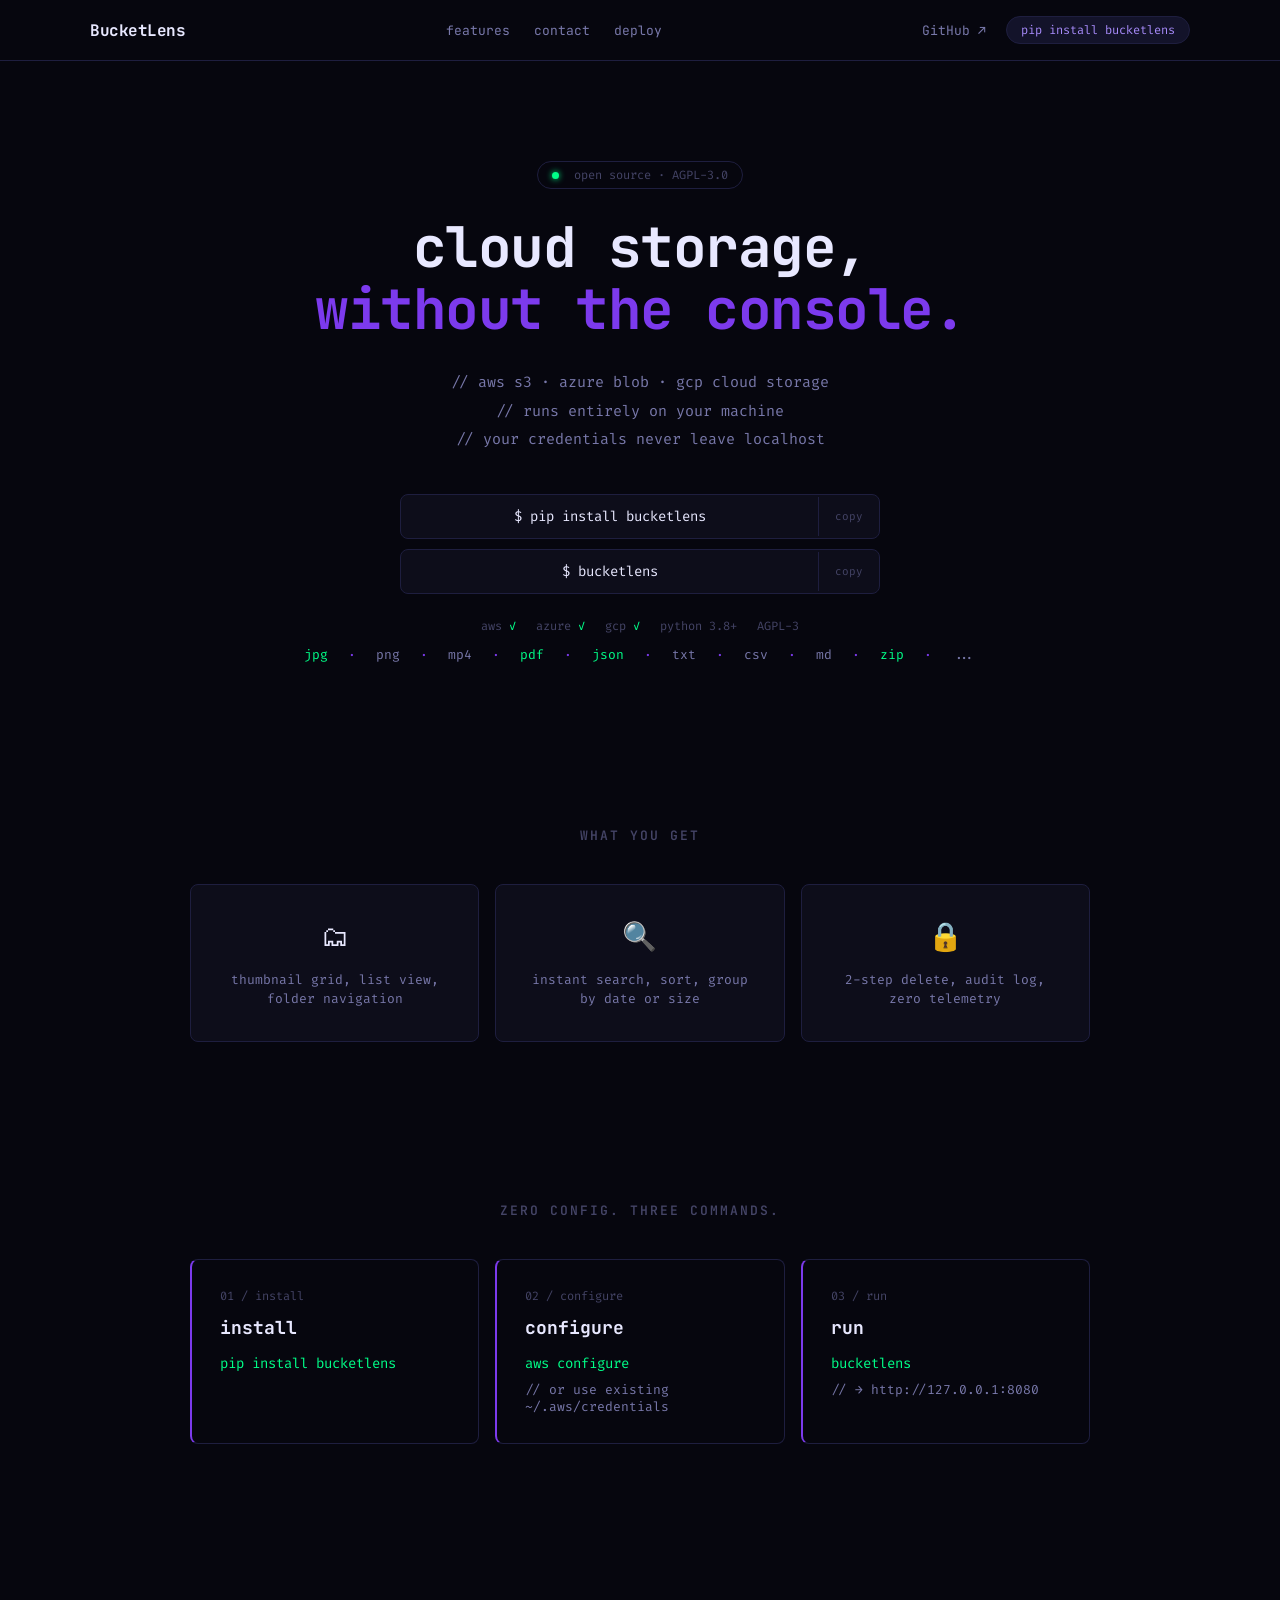
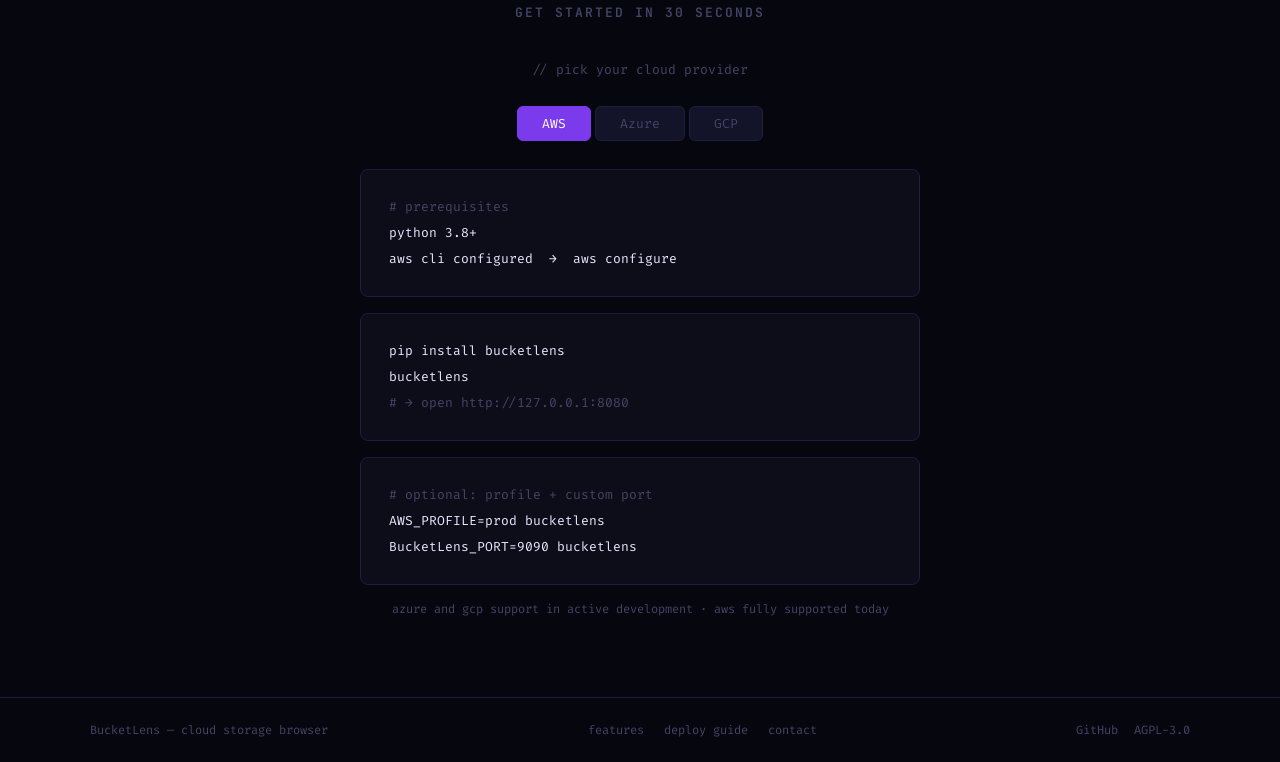
==== website/index.html @ cc4b67ee "bucket lens commit" ====
<!DOCTYPE html>
<html lang="en">
<head>
<meta charset="UTF-8">
<meta name="viewport" content="width=device-width, initial-scale=1.0">
<title>BucketLens — cloud storage browser for developers</title>
<meta name="description" content="Browse AWS S3, Azure Blob, and GCP Cloud Storage like a file explorer. Images, video, documents, code — streamed locally. No Docker. pip install and go.">
<link rel="preconnect" href="https://fonts.googleapis.com">
<link href="https://fonts.googleapis.com/css2?family=JetBrains+Mono:wght@400;600;700&family=Fira+Code:wght@400;500&display=swap" rel="stylesheet">
<style>
  :root {
    --bg-primary: #06060e;
    --bg-secondary: #0d0d1a;
    --bg-tertiary: #13132a;
    --border: #1e1e3f;
    --border-accent: #7c3aed;
    --accent: #7c3aed;
    --accent-light: #a78bfa;
    --green: #00ff88;
    --text-primary: #e8e8ff;
    --text-secondary: #7878aa;
    --text-muted: #444466;
    --mono: 'JetBrains Mono', monospace;
    --code: 'Fira Code', monospace;
    --radius: 8px;
    --warning: #f59e0b;
  }

  * { margin: 0; padding: 0; box-sizing: border-box; }
  html { scroll-behavior: smooth; }

  body {
    font-family: var(--mono);
    background: var(--bg-primary);
    color: var(--text-primary);
    min-height: 100vh;
    -webkit-font-smoothing: antialiased;
  }

  /* ── Nav ── */
  nav {
    position: sticky; top: 0; z-index: 100;
    padding: 0 24px;
    background: var(--bg-primary);
    border-bottom: 1px solid var(--border);
  }

  .nav-inner {
    max-width: 1100px; margin: 0 auto;
    display: flex; align-items: center; justify-content: space-between;
    padding: 16px 0;
  }

  .nav-logo {
    font-family: var(--mono);
    font-weight: 700; font-size: 16px;
    color: var(--text-primary);
    text-decoration: none;
    letter-spacing: -0.5px;
  }

  .nav-links {
    display: flex; align-items: center; gap: 24px;
  }

  .nav-link {
    font-family: var(--mono); font-size: 13px;
    color: var(--text-secondary); text-decoration: none;
    transition: color 0.15s;
  }
  .nav-link:hover { color: var(--text-primary); }

  .nav-right {
    display: flex; align-items: center; gap: 20px;
  }

  .nav-github {
    font-family: var(--mono); font-size: 13px;
    color: var(--text-secondary); text-decoration: none;
    transition: color 0.15s;
  }
  .nav-github:hover { color: var(--text-primary); }

  .pip-pill {
    font-family: var(--code); font-size: 12px;
    background: var(--bg-tertiary);
    border: 1px solid var(--border);
    border-radius: 20px;
    padding: 5px 14px;
    color: var(--accent-light);
    cursor: pointer;
    transition: all 0.15s;
    white-space: nowrap;
  }
  .pip-pill:hover { border-color: var(--border-accent); color: var(--text-primary); }

  /* ── Hero ── */
  .hero {
    padding: 100px 24px 80px;
    max-width: 1100px; margin: 0 auto;
    text-align: center;
  }

  .badge {
    display: block; width: fit-content;
    font-family: var(--code); font-size: 12px;
    color: var(--text-muted);
    border: 1px solid var(--border);
    border-radius: 20px;
    padding: 5px 14px;
    margin: 0 auto 28px;
  }
  .badge-dot {
    display: inline-block; vertical-align: middle;
    width: 7px; height: 7px; border-radius: 50%;
    background: var(--green);
    box-shadow: 0 0 6px var(--green);
    margin-right: 8px;
  }

  h1 {
    font-family: var(--mono);
    font-size: 56px; font-weight: 700; line-height: 1.1;
    letter-spacing: -1.5px;
    margin-bottom: 28px;
  }
  h1 .hl-accent { color: var(--accent); }

  .hero-sub {
    font-family: var(--code); font-size: 15px;
    color: var(--text-secondary); line-height: 1.9;
    margin-bottom: 40px;
  }
  .hero-sub span { display: block; }

  .cmd-blocks {
    display: flex; flex-direction: column; gap: 10px;
    max-width: 480px; margin: 0 auto 24px;
  }

  .cmd-row {
    display: flex; align-items: center; gap: 0;
    background: var(--bg-secondary);
    border: 1px solid var(--border);
    border-radius: var(--radius);
    overflow: hidden;
  }

  .cmd-text {
    font-family: var(--code); font-size: 14px;
    color: var(--text-primary);
    padding: 12px 16px;
    flex: 1; cursor: text; user-select: all;
  }

  .copy-btn {
    font-family: var(--code); font-size: 11px;
    padding: 12px 16px;
    background: none;
    border: none; border-left: 1px solid var(--border);
    color: var(--text-muted); cursor: pointer;
    transition: all 0.15s; white-space: nowrap;
  }
  .copy-btn:hover { color: var(--text-primary); background: var(--bg-tertiary); }
  .copy-btn.copied { color: var(--green); }

  .provider-row {
    font-family: var(--code); font-size: 12px;
    color: var(--text-muted);
    display: flex; align-items: center; gap: 20px;
    flex-wrap: wrap; justify-content: center;
  }
  .provider-row .ok { color: var(--green); }

  /* ── Section base ── */
  section { padding: 80px 0; }
  .section-inner { max-width: 1100px; margin: 0 auto; padding: 0 24px; }
  .section-title {
    font-family: var(--mono); font-size: 13px; font-weight: 600;
    color: var(--text-muted); text-transform: uppercase;
    letter-spacing: 2px; margin-bottom: 40px;
    text-align: center;
  }

  /* ── What you get ── */
  .feature-cards {
    display: grid; grid-template-columns: repeat(3, 1fr); gap: 16px;
    max-width: 900px; margin: 0 auto;
  }

  .feature-card {
    background: var(--bg-secondary);
    border: 1px solid var(--border);
    border-radius: var(--radius);
    padding: 32px 24px;
    text-align: center;
  }

  .feature-card-icon {
    font-size: 28px; margin-bottom: 16px; display: block;
  }

  .feature-card-text {
    font-family: var(--code); font-size: 13px;
    color: var(--text-secondary); line-height: 1.5;
  }

  /* ── Steps ── */
  .steps {
    display: grid; grid-template-columns: repeat(3, 1fr); gap: 16px;
    max-width: 900px; margin: 0 auto;
  }

  .step-card {
    background: var(--bg-primary);
    border: 1px solid var(--border);
    border-left: 2px solid var(--accent);
    border-radius: var(--radius);
    padding: 28px;
  }

  .step-num {
    font-family: var(--code); font-size: 12px;
    color: var(--text-muted); margin-bottom: 12px;
  }

  .step-label {
    font-family: var(--mono); font-size: 18px; font-weight: 700;
    color: var(--text-primary); margin-bottom: 14px;
  }

  .step-cmd {
    font-family: var(--code); font-size: 14px;
    color: var(--green); display: block;
    line-height: 1.6;
  }

  .step-note {
    font-family: var(--code); font-size: 13px;
    color: var(--text-secondary); margin-top: 6px; display: block;
  }

  /* ── Install / Provider tabs ── */
  .install-subtitle {
    font-family: var(--code); font-size: 13px;
    color: var(--text-muted);
    text-align: center;
    margin-bottom: 28px;
  }

  .tab-bar {
    display: flex; justify-content: center; gap: 4px;
    margin-bottom: 28px;
  }

  .provider-tab {
    font-family: var(--code); font-size: 13px;
    padding: 8px 24px;
    background: var(--bg-tertiary);
    border: 1px solid var(--border);
    border-radius: 6px;
    color: var(--text-muted);
    cursor: pointer;
    transition: all 0.15s;
  }
  .provider-tab:hover { color: var(--text-primary); }
  .provider-tab.active {
    background: var(--accent);
    border-color: var(--accent);
    color: #fff;
  }

  .tab-content { display: none; }

  .install-block {
    background: var(--bg-secondary);
    border: 1px solid var(--border);
    border-radius: var(--radius);
    padding: 24px 28px;
    font-family: var(--code); font-size: 13px;
    color: var(--text-primary); line-height: 2;
    max-width: 560px; margin: 0 auto 16px;
    white-space: pre; overflow-x: auto;
    cursor: text; user-select: all;
  }

  .install-block .comment { color: var(--text-muted); }
  .install-block .cmd { color: var(--text-primary); }
  .install-block .ph { color: var(--warning); font-weight: 500; }

  .tab-note {
    font-family: var(--code); font-size: 12px;
    color: var(--text-muted);
    text-align: center;
    margin-top: 8px;
  }

  /* ── Footer ── */
  footer {
    padding: 0 24px;
    border-top: 1px solid var(--border);
    font-family: var(--code); font-size: 12px;
    color: var(--text-muted);
  }

  .footer-inner {
    max-width: 1100px; margin: 0 auto;
    display: flex; align-items: center; justify-content: space-between;
    padding: 24px 0;
    flex-wrap: wrap; gap: 12px;
  }

  footer a {
    color: var(--text-muted); text-decoration: none;
    transition: color 0.15s;
  }
  footer a:hover { color: var(--text-primary); }

  .footer-links {
    display: flex; align-items: center; gap: 20px;
  }

  .footer-right {
    display: flex; align-items: center; gap: 16px;
  }

  /* ── Responsive ── */
  @media (max-width: 768px) {
    nav { padding: 0 20px; }
    .nav-inner { padding: 14px 0; }
    .pip-pill { display: none; }
    .nav-links { gap: 16px; }
    .hero { padding: 60px 20px 60px; }
    h1 { font-size: 36px; letter-spacing: -1px; }
    .hero-sub { font-size: 13px; }
    section { padding: 60px 0; }
    .section-inner { padding: 0 20px; }
    .feature-cards { grid-template-columns: 1fr; }
    .steps { grid-template-columns: 1fr; }
    footer { padding: 0 20px; }
    .footer-inner { flex-direction: column; align-items: flex-start; gap: 16px; }
  }
</style>
</head>
<body>

<!-- Nav -->
<nav>
  <div class="nav-inner">
    <a href="#" class="nav-logo">BucketLens</a>
    <div class="nav-links">
      <a href="/features.html" class="nav-link">features</a>
      <a href="/contact.html" class="nav-link">contact</a>
      <a href="/deploy.html" class="nav-link">deploy</a>
    </div>
    <div class="nav-right">
      <a href="https://github.com/vishukamble/bucketlens" class="nav-github" target="_blank" rel="noopener">GitHub ↗</a>
      <span class="pip-pill" onclick="copyText('pip install bucketlens', this)">pip install bucketlens</span>
    </div>
  </div>
</nav>

<!-- Hero -->
<div class="hero">
  <div class="badge">
    <span class="badge-dot"></span>
    open source · AGPL-3.0
  </div>

  <h1>
    cloud storage,<br>
    <span class="hl-accent">without the console.</span>
  </h1>

  <div class="hero-sub">
    <span>// aws s3 · azure blob · gcp cloud storage</span>
    <span>// runs entirely on your machine</span>
    <span>// your credentials never leave localhost</span>
  </div>

  <div class="cmd-blocks">
    <div class="cmd-row">
      <span class="cmd-text">$ pip install bucketlens</span>
      <button class="copy-btn" onclick="copyText('pip install bucketlens', this)">copy</button>
    </div>
    <div class="cmd-row">
      <span class="cmd-text">$ bucketlens</span>
      <button class="copy-btn" onclick="copyText('bucketlens', this)">copy</button>
    </div>
  </div>

  <div class="provider-row">
    <span>aws <span class="ok">✓</span></span>
    <span>azure <span class="ok">✓</span></span>
    <span>gcp <span class="ok">✓</span></span>
    <span>python 3.8+</span>
    <span>AGPL-3</span>
  </div>
  <div class="provider-row" style="margin-top:12px;margin-bottom:4px;font-size:13px;color:var(--text-secondary)">
    <span style="color:var(--green)">jpg</span><span style="color:var(--accent)"> · </span>png<span style="color:var(--accent)"> · </span>mp4<span style="color:var(--accent)"> · </span><span style="color:var(--green)">pdf</span><span style="color:var(--accent)"> · </span><span style="color:var(--green)">json</span><span style="color:var(--accent)"> · </span>txt<span style="color:var(--accent)"> · </span>csv<span style="color:var(--accent)"> · </span>md<span style="color:var(--accent)"> · </span><span style="color:var(--green)">zip</span><span style="color:var(--accent)"> · </span>...
  </div>
</div>

<!-- What you get -->
<section>
  <div class="section-inner">
    <div class="section-title">what you get</div>
    <div class="feature-cards">
      <div class="feature-card">
        <span class="feature-card-icon">🗂</span>
        <div class="feature-card-text">thumbnail grid, list view, folder navigation</div>
      </div>
      <div class="feature-card">
        <span class="feature-card-icon">🔍</span>
        <div class="feature-card-text">instant search, sort, group by date or size</div>
      </div>
      <div class="feature-card">
        <span class="feature-card-icon">🔒</span>
        <div class="feature-card-text">2-step delete, audit log, zero telemetry</div>
      </div>
    </div>
  </div>
</section>

<!-- How it works -->
<section id="how">
  <div class="section-inner">
    <div class="section-title">zero config. three commands.</div>
    <div class="steps">
      <div class="step-card">
        <div class="step-num">01 / install</div>
        <div class="step-label">install</div>
        <code class="step-cmd">pip install bucketlens</code>
      </div>
      <div class="step-card">
        <div class="step-num">02 / configure</div>
        <div class="step-label">configure</div>
        <code class="step-cmd">aws configure</code>
        <span class="step-note">// or use existing ~/.aws/credentials</span>
      </div>
      <div class="step-card">
        <div class="step-num">03 / run</div>
        <div class="step-label">run</div>
        <code class="step-cmd">bucketlens</code>
        <span class="step-note">// → http://127.0.0.1:8080</span>
      </div>
    </div>
  </div>
</section>

<!-- Install -->
<section id="install">
  <div class="section-inner">
    <div class="section-title">get started in 30 seconds</div>
    <div class="install-subtitle">// pick your cloud provider</div>

    <div class="tab-bar">
      <button class="provider-tab" data-provider="aws" onclick="switchTab('aws')">AWS</button>
      <button class="provider-tab" data-provider="azure" onclick="switchTab('azure')">Azure</button>
      <button class="provider-tab" data-provider="gcp" onclick="switchTab('gcp')">GCP</button>
    </div>

    <!-- AWS -->
    <div class="tab-content" id="tab-aws">
      <div class="install-block"><span class="comment"># prerequisites</span>
<span class="cmd">python 3.8+</span>
<span class="cmd">aws cli configured  →  aws configure</span></div>

      <div class="install-block"><span class="cmd">pip install bucketlens</span>
<span class="cmd">bucketlens</span>
<span class="comment"># → open http://127.0.0.1:8080</span></div>

      <div class="install-block"><span class="comment"># optional: profile + custom port</span>
<span class="cmd">AWS_PROFILE=prod bucketlens</span>
<span class="cmd">BucketLens_PORT=9090 bucketlens</span></div>
    </div>

    <!-- Azure -->
    <div class="tab-content" id="tab-azure">
      <div class="install-block"><span class="comment"># prerequisites</span>
<span class="cmd">python 3.8+</span>
<span class="cmd">pip install azure-cli azure-storage-blob azure-identity</span></div>

      <div class="install-block"><span class="cmd">az login</span>
<span class="cmd">az account set --subscription <span class="ph">{YOUR_SUBSCRIPTION_ID}</span></span>
<span class="comment"># → replace {YOUR_SUBSCRIPTION_ID} with your actual ID</span></div>

      <div class="install-block"><span class="cmd">pip install bucketlens</span>
<span class="cmd">AZURE_STORAGE_ACCOUNT=myaccount bucketlens</span>
<span class="comment"># → open http://127.0.0.1:8080</span></div>

      <div class="install-block"><span class="comment"># or use a connection string</span>
<span class="cmd">AZURE_STORAGE_CONNECTION_STRING="DefaultEndpoints..." bucketlens</span></div>
    </div>

    <!-- GCP -->
    <div class="tab-content" id="tab-gcp">
      <div class="install-block"><span class="comment"># prerequisites</span>
<span class="cmd">python 3.8+</span>
<span class="cmd">pip install google-cloud-storage</span></div>

      <div class="install-block"><span class="cmd">gcloud auth application-default login</span>
<span class="cmd">gcloud config set project <span class="ph">{YOUR_PROJECT_ID}</span></span>
<span class="comment"># → replace {YOUR_PROJECT_ID} with your actual project</span></div>

      <div class="install-block"><span class="cmd">pip install bucketlens</span>
<span class="cmd">GOOGLE_CLOUD_PROJECT=my-project bucketlens</span>
<span class="comment"># → open http://127.0.0.1:8080</span></div>

      <div class="install-block"><span class="comment"># or use a service account key</span>
<span class="cmd">GOOGLE_APPLICATION_CREDENTIALS=/path/to/key.json bucketlens</span></div>
    </div>

    <div class="tab-note">azure and gcp support in active development · aws fully supported today</div>
  </div>
</section>

<!-- Footer -->
<footer>
  <div class="footer-inner">
    <span>BucketLens — cloud storage browser</span>
    <div class="footer-links">
      <a href="/features.html">features</a>
      <a href="/deploy.html">deploy guide</a>
      <a href="/contact.html">contact</a>
    </div>
    <div class="footer-right">
      <a href="https://github.com/vishukamble/bucketlens" target="_blank" rel="noopener">GitHub</a>
      <span>AGPL-3.0</span>
    </div>
  </div>
</footer>

<script>
function switchTab(provider) {
  document.querySelectorAll('.provider-tab').forEach(t => t.classList.remove('active'));
  document.querySelectorAll('.tab-content').forEach(c => c.style.display = 'none');
  document.querySelector(`.provider-tab[data-provider="${provider}"]`).classList.add('active');
  document.getElementById(`tab-${provider}`).style.display = 'block';
}

document.addEventListener('DOMContentLoaded', () => switchTab('aws'));

function copyText(text, btn) {
  if (navigator.clipboard && navigator.clipboard.writeText) {
    navigator.clipboard.writeText(text).then(() => flashCopied(btn));
  } else {
    const el = document.createElement("textarea");
    el.value = text;
    el.style.position = "fixed"; el.style.opacity = "0";
    document.body.appendChild(el);
    el.select();
    try { document.execCommand("copy"); flashCopied(btn); } catch (e) {}
    document.body.removeChild(el);
  }
}

function flashCopied(btn) {
  if (!btn) return;
  const original = btn.textContent;
  btn.textContent = "copied!";
  btn.classList.add("copied");
  setTimeout(() => {
    btn.textContent = original;
    btn.classList.remove("copied");
  }, 2000);
}
</script>
</body>
</html>
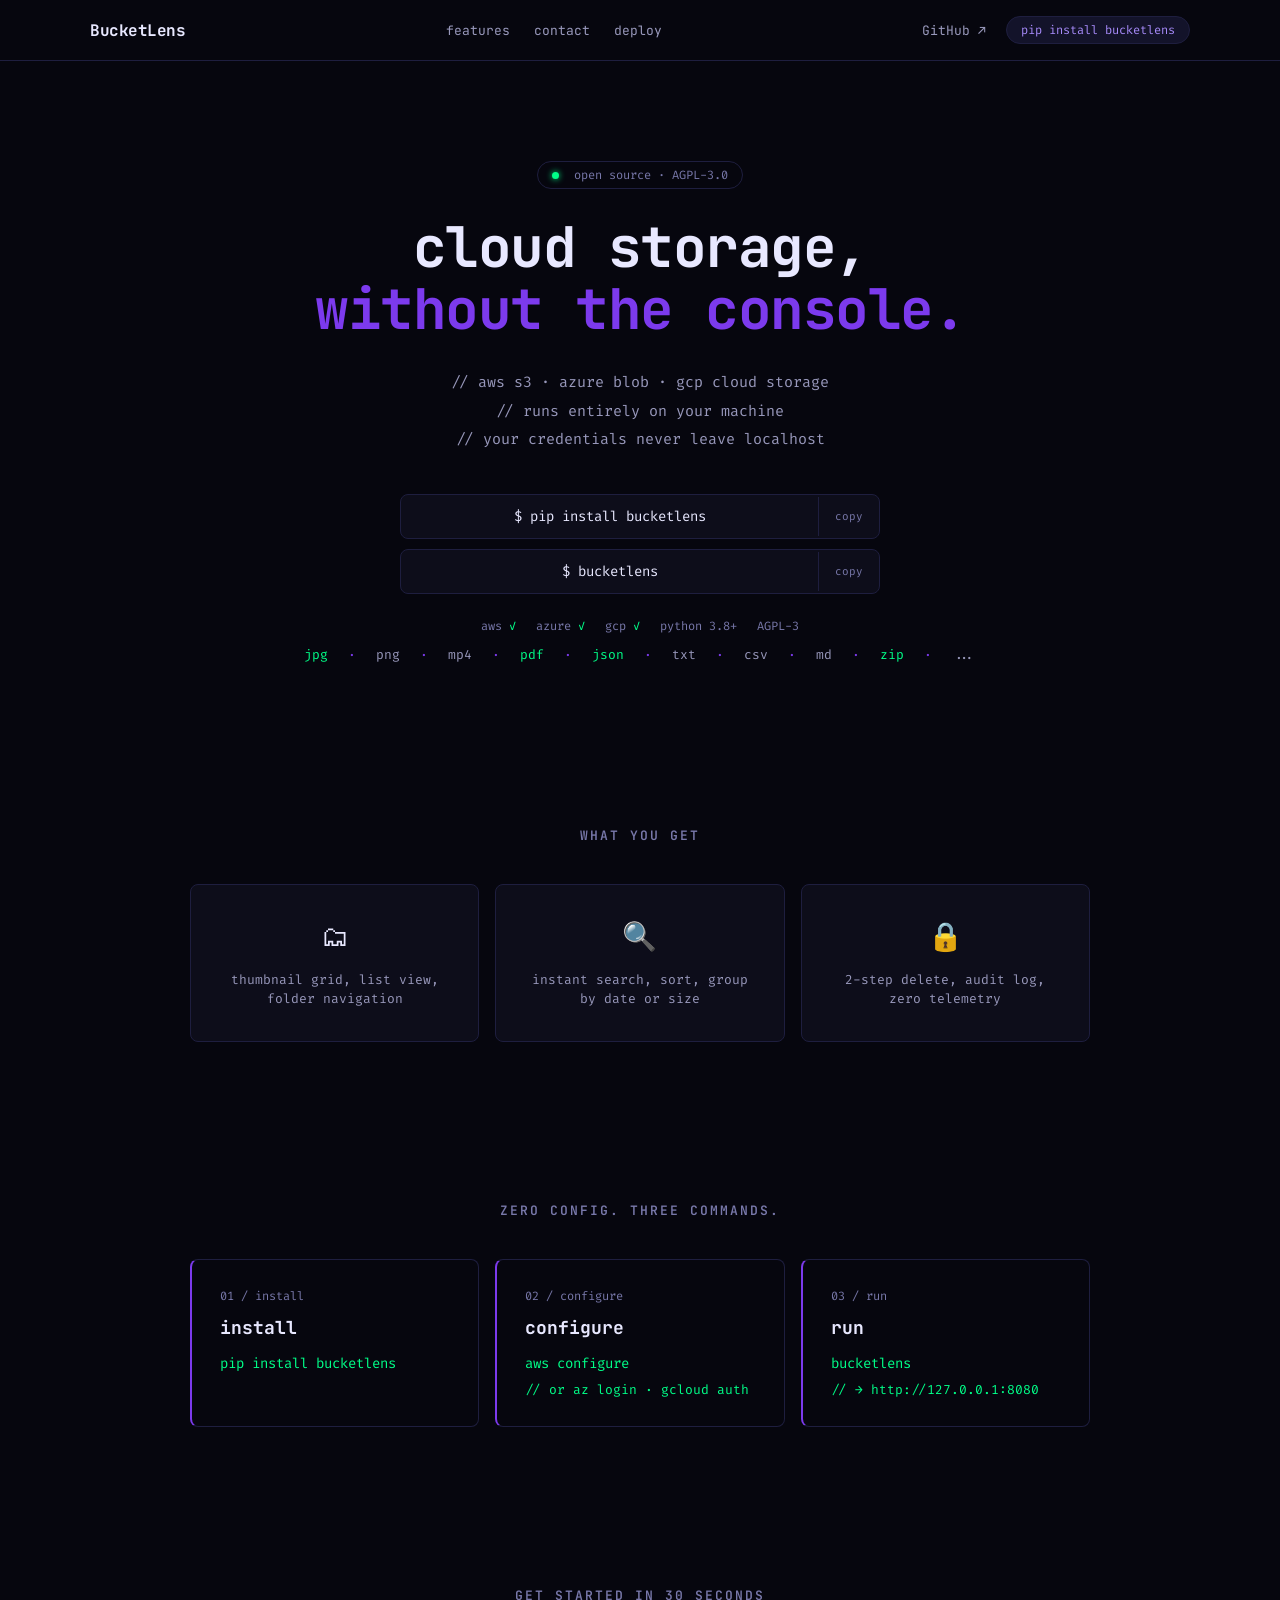
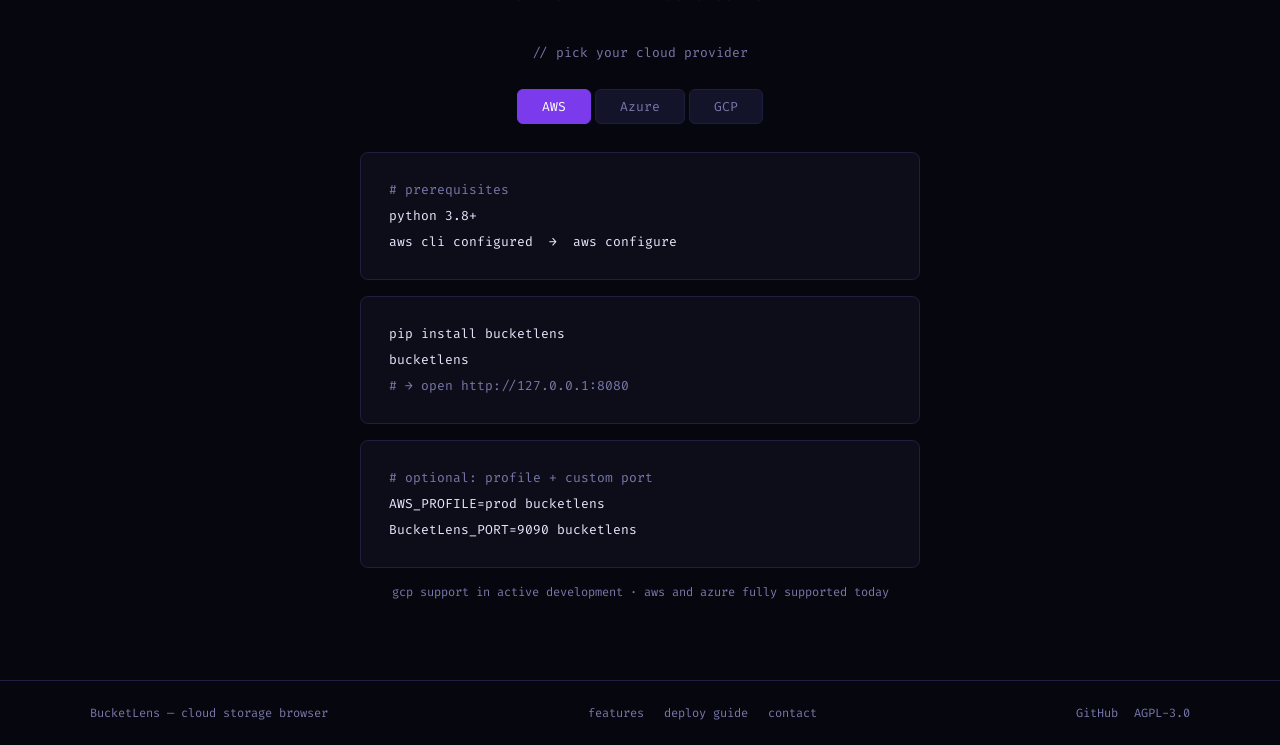
==== commit 49b0301a: "refactoring + separating providers + beetter tools + bug fix" ====
--- a/website/index.html
+++ b/website/index.html
@@ -18,8 +18,8 @@
     --accent-light: #a78bfa;
     --green: #00ff88;
     --text-primary: #e8e8ff;
-    --text-secondary: #7878aa;
-    --text-muted: #444466;
+    --text-secondary: #9898bb;
+    --text-muted: #7878aa;
     --mono: 'JetBrains Mono', monospace;
     --code: 'Fira Code', monospace;
     --radius: 8px;
@@ -237,7 +237,7 @@
 
   .step-note {
     font-family: var(--code); font-size: 13px;
-    color: var(--text-secondary); margin-top: 6px; display: block;
+    color: var(--green); margin-top: 6px; display: block;
   }
 
   /* ── Install / Provider tabs ── */
@@ -436,7 +436,7 @@
         <div class="step-num">02 / configure</div>
         <div class="step-label">configure</div>
         <code class="step-cmd">aws configure</code>
-        <span class="step-note">// or use existing ~/.aws/credentials</span>
+        <span class="step-note">// or az login · gcloud auth</span>
       </div>
       <div class="step-card">
         <div class="step-num">03 / run</div>
@@ -511,7 +511,7 @@
 <span class="cmd">GOOGLE_APPLICATION_CREDENTIALS=/path/to/key.json bucketlens</span></div>
     </div>
 
-    <div class="tab-note">azure and gcp support in active development · aws fully supported today</div>
+    <div class="tab-note">gcp support in active development · aws and azure fully supported today</div>
   </div>
 </section>
 
